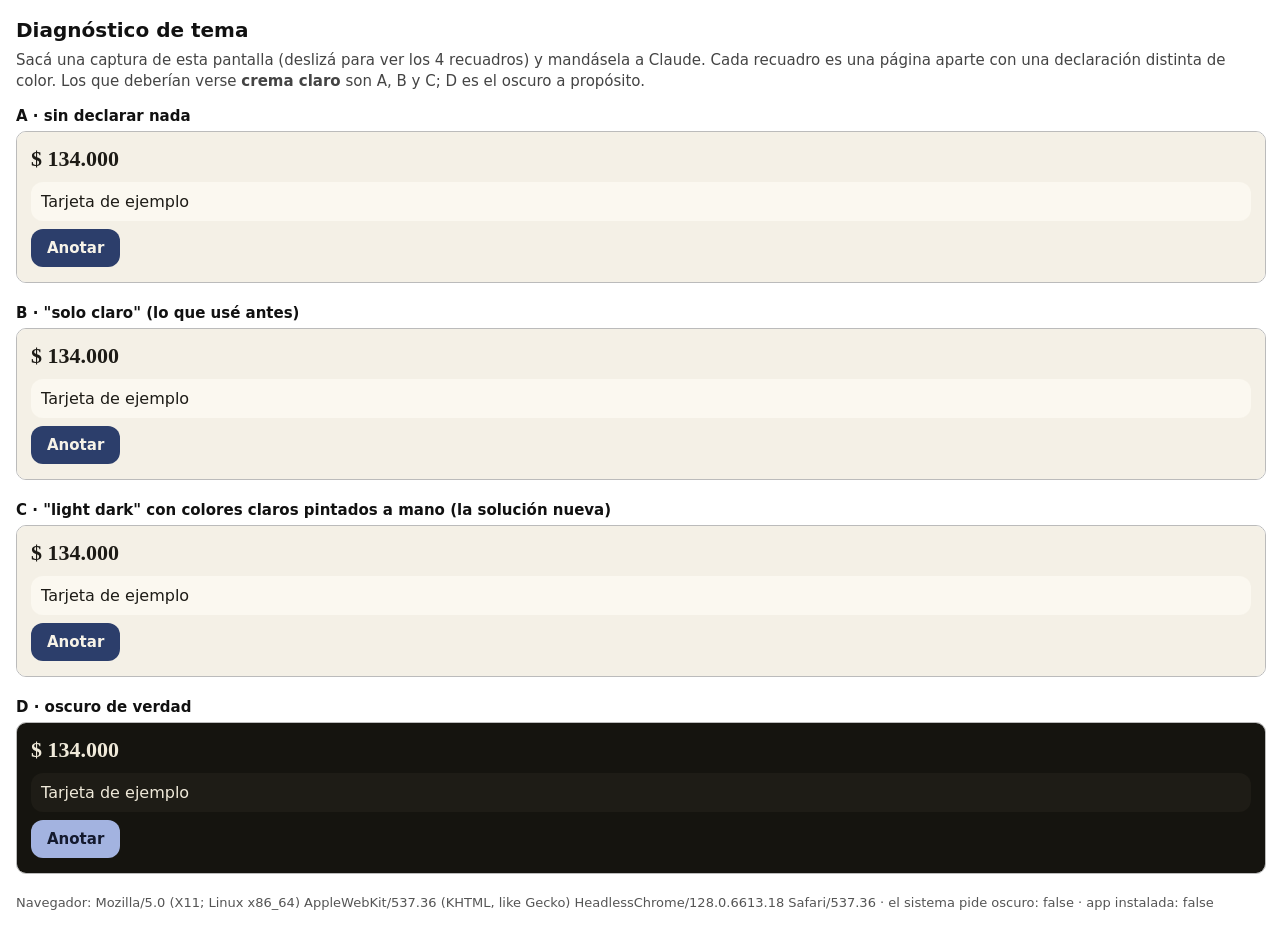
==== diag.html @ 71ab1b4e "Tema claro: declarar light dark y pintar los colores claros a mano; página de diagnóstico de tema Co" ====
<!doctype html>
<html lang="es"><head><meta charset="utf-8"><meta name="viewport" content="width=device-width, initial-scale=1">
<title>Diagnóstico de tema</title>
<style>
  body{margin:0;padding:16px;font:15px/1.4 system-ui,sans-serif;background:#fff;color:#111}
  h1{font-size:20px;margin:0 0 6px} p{margin:0 0 14px;color:#444}
  .box{margin:0 0 14px} .box b{display:block;margin-bottom:4px}
  iframe{width:100%;height:150px;border:1px solid #bbb;border-radius:10px;background:#fff}
</style></head><body>
<h1>Diagnóstico de tema</h1>
<p>Sacá una captura de esta pantalla (deslizá para ver los 4 recuadros) y mandásela a Claude. Cada recuadro es una página aparte con una declaración distinta de color. Los que deberían verse <b>crema claro</b> son A, B y C; D es el oscuro a propósito.</p>
<div id="boxes"></div>
<p id="info" style="font-size:13px;color:#555"></p>
<script>
const body = (extra, css, bg, fg, btn) => `<!doctype html><html><head><meta charset="utf-8">${extra}
<style>html{${css}} body{margin:0;padding:14px;background:${bg};color:${fg};font:16px system-ui,sans-serif}
button{margin-top:8px;padding:10px 16px;border:0;border-radius:12px;background:${btn[0]};color:${btn[1]};font:600 15px system-ui}
.c{margin-top:10px;padding:10px;border-radius:12px;background:${btn[2]}}</style></head>
<body><b style="font:600 22px Georgia,serif">$ 134.000</b><div class="c">Tarjeta de ejemplo</div><button>Anotar</button></body></html>`;
const light = ['#2c3e6b', '#f7f3e8', '#fbf8f0'];
const V = [
  ['A · sin declarar nada', body('', '', '#f4f0e6', '#1d1b16', light)],
  ['B · "solo claro" (lo que usé antes)', body('<meta name="color-scheme" content="only light">', 'color-scheme:only light', '#f4f0e6', '#1d1b16', light)],
  ['C · "light dark" con colores claros pintados a mano (la solución nueva)', body('<meta name="color-scheme" content="light dark">', 'color-scheme:light dark', '#f4f0e6', '#1d1b16', light)],
  ['D · oscuro de verdad', body('<meta name="color-scheme" content="dark">', 'color-scheme:dark', '#15140f', '#efe9d9', ['#a3b3e0', '#141a2e', '#1e1c16'])]
];
const wrap = document.getElementById('boxes');
V.forEach(([t, html]) => { const d = document.createElement('div'); d.className = 'box'; d.innerHTML = '<b></b>'; d.firstChild.textContent = t; const f = document.createElement('iframe'); f.srcdoc = html; d.appendChild(f); wrap.appendChild(d); });
document.getElementById('info').textContent = 'Navegador: ' + navigator.userAgent + ' · el sistema pide oscuro: ' + matchMedia('(prefers-color-scheme: dark)').matches + ' · app instalada: ' + matchMedia('(display-mode: standalone)').matches;
</script></body></html>
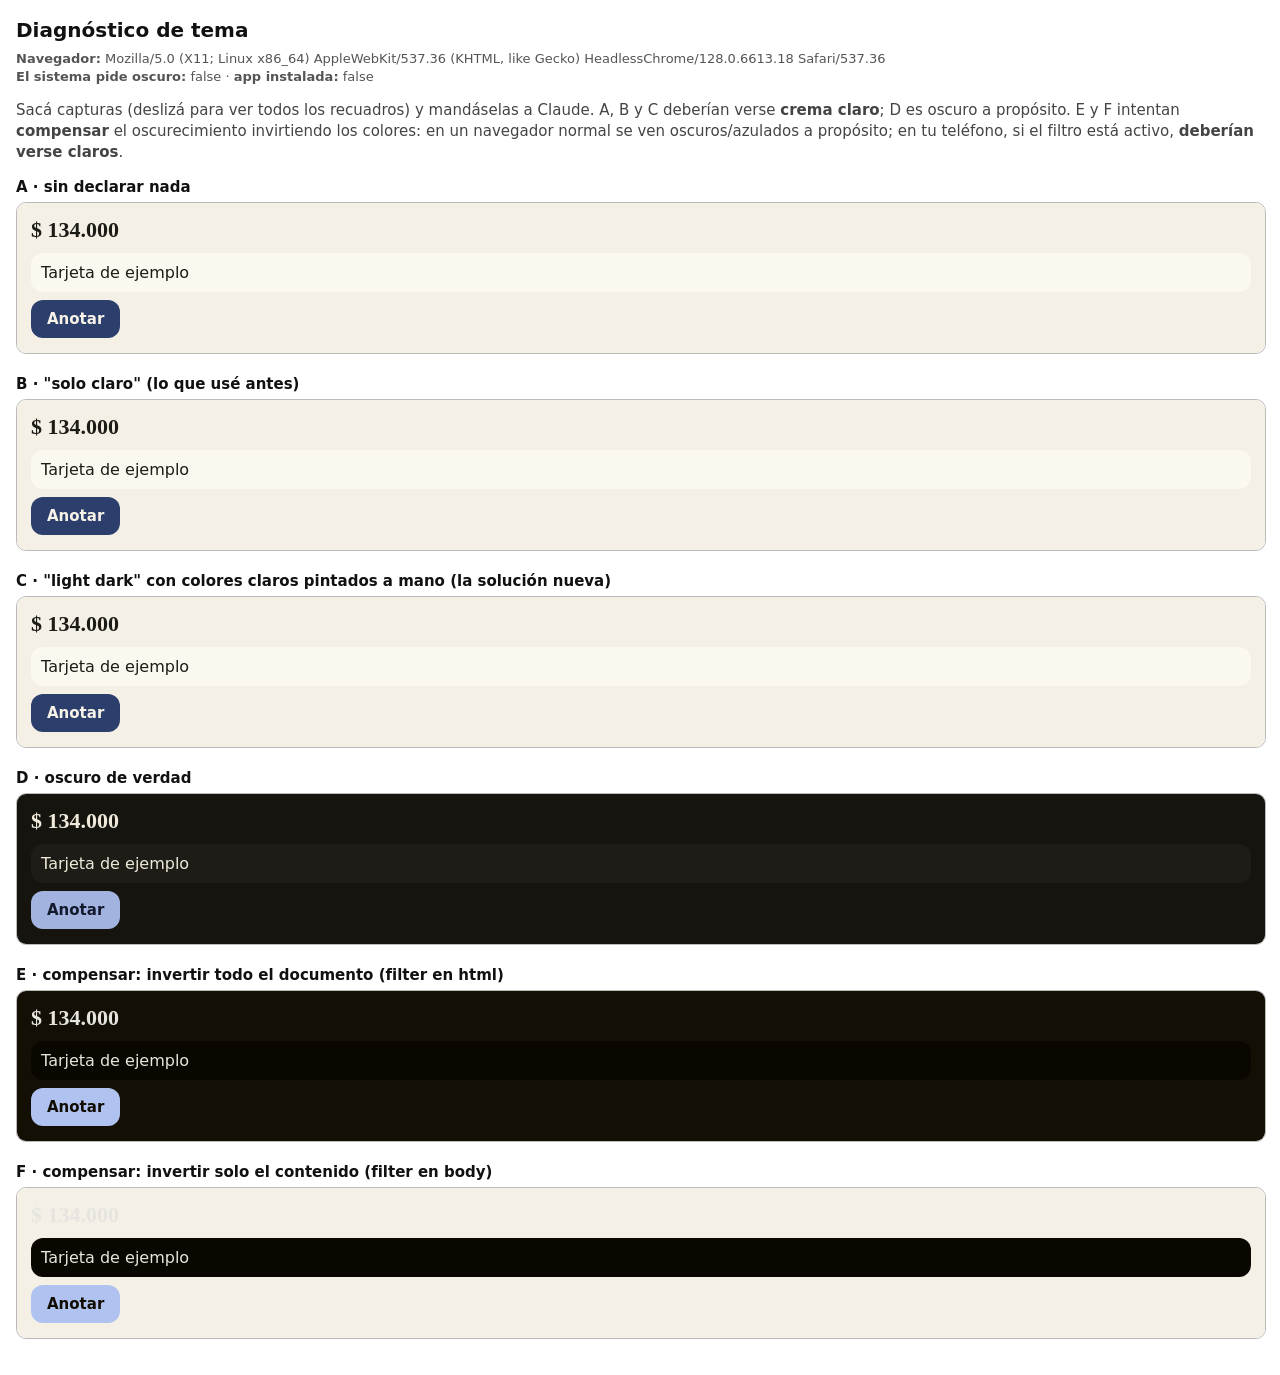
==== commit 6f219802: "Diagnóstico de tema: dato del navegador arriba y variantes que compensan el oscurecimiento Co-Author" ====
--- a/diag.html
+++ b/diag.html
@@ -8,9 +8,9 @@
   iframe{width:100%;height:150px;border:1px solid #bbb;border-radius:10px;background:#fff}
 </style></head><body>
 <h1>Diagnóstico de tema</h1>
-<p>Sacá una captura de esta pantalla (deslizá para ver los 4 recuadros) y mandásela a Claude. Cada recuadro es una página aparte con una declaración distinta de color. Los que deberían verse <b>crema claro</b> son A, B y C; D es el oscuro a propósito.</p>
+<p id="info" style="font-size:13px;color:#555;word-break:break-word"></p>
+<p>Sacá capturas (deslizá para ver todos los recuadros) y mandáselas a Claude. A, B y C deberían verse <b>crema claro</b>; D es oscuro a propósito. E y F intentan <b>compensar</b> el oscurecimiento invirtiendo los colores: en un navegador normal se ven oscuros/azulados a propósito; en tu teléfono, si el filtro está activo, <b>deberían verse claros</b>.</p>
 <div id="boxes"></div>
-<p id="info" style="font-size:13px;color:#555"></p>
 <script>
 const body = (extra, css, bg, fg, btn) => `<!doctype html><html><head><meta charset="utf-8">${extra}
 <style>html{${css}} body{margin:0;padding:14px;background:${bg};color:${fg};font:16px system-ui,sans-serif}
@@ -22,9 +22,11 @@
   ['A · sin declarar nada', body('', '', '#f4f0e6', '#1d1b16', light)],
   ['B · "solo claro" (lo que usé antes)', body('<meta name="color-scheme" content="only light">', 'color-scheme:only light', '#f4f0e6', '#1d1b16', light)],
   ['C · "light dark" con colores claros pintados a mano (la solución nueva)', body('<meta name="color-scheme" content="light dark">', 'color-scheme:light dark', '#f4f0e6', '#1d1b16', light)],
-  ['D · oscuro de verdad', body('<meta name="color-scheme" content="dark">', 'color-scheme:dark', '#15140f', '#efe9d9', ['#a3b3e0', '#141a2e', '#1e1c16'])]
+  ['D · oscuro de verdad', body('<meta name="color-scheme" content="dark">', 'color-scheme:dark', '#15140f', '#efe9d9', ['#a3b3e0', '#141a2e', '#1e1c16'])],
+  ['E · compensar: invertir todo el documento (filter en html)', body('<meta name="color-scheme" content="light dark">', 'color-scheme:light dark;filter:invert(1) hue-rotate(180deg)', '#f4f0e6', '#1d1b16', light)],
+  ['F · compensar: invertir solo el contenido (filter en body)', body('<meta name="color-scheme" content="light dark"><style>body{filter:invert(1) hue-rotate(180deg)}</style>', 'color-scheme:light dark', '#f4f0e6', '#1d1b16', light)]
 ];
 const wrap = document.getElementById('boxes');
 V.forEach(([t, html]) => { const d = document.createElement('div'); d.className = 'box'; d.innerHTML = '<b></b>'; d.firstChild.textContent = t; const f = document.createElement('iframe'); f.srcdoc = html; d.appendChild(f); wrap.appendChild(d); });
-document.getElementById('info').textContent = 'Navegador: ' + navigator.userAgent + ' · el sistema pide oscuro: ' + matchMedia('(prefers-color-scheme: dark)').matches + ' · app instalada: ' + matchMedia('(display-mode: standalone)').matches;
+document.getElementById('info').innerHTML = '<b>Navegador:</b> ' + navigator.userAgent.replace(/</g, '&lt;') + '<br><b>El sistema pide oscuro:</b> ' + matchMedia('(prefers-color-scheme: dark)').matches + ' · <b>app instalada:</b> ' + matchMedia('(display-mode: standalone)').matches;
 </script></body></html>
